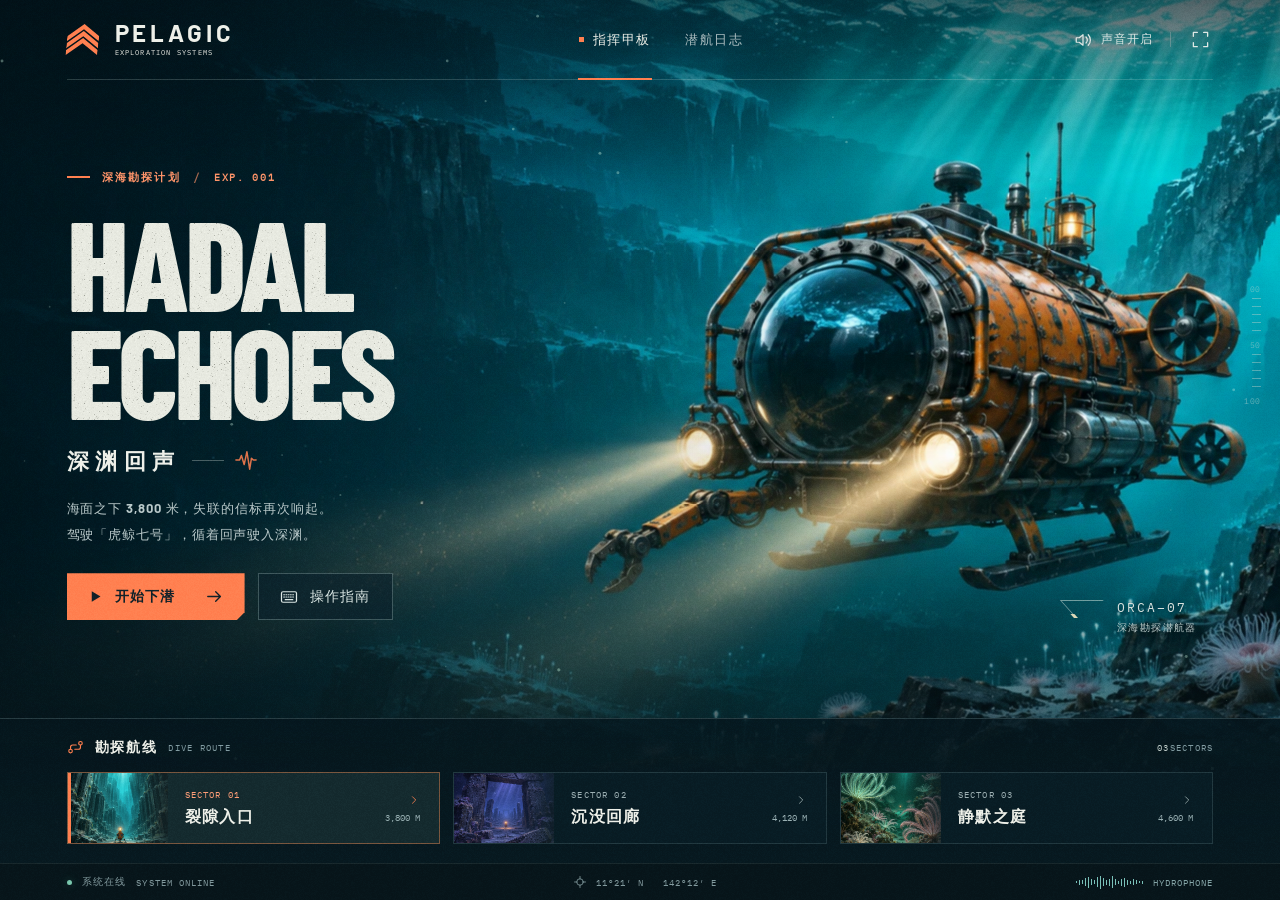
==== site/abyssal/index.html @ ed1002a0 "Stage Demo publication files (1/14)" ====
<!doctype html>
<html lang="zh-CN">
  <head>
    <meta charset="utf-8" />
    <meta name="viewport" content="width=device-width,initial-scale=1,viewport-fit=cover" />
    <meta name="theme-color" content="#06161c" />
    <meta
      name="description"
      content="深渊回声是一款可直接在浏览器中游玩的深海勘探游戏。驾驶虎鲸七号，穿越三个航区，循着声呐寻找失落的信标。"
    />
    <title>HADAL ECHOES · 深渊回声</title>
    <link rel="icon" href="assets/mark.svg" type="image/svg+xml" />
    <link rel="preload" as="image" href="assets/trench.webp" />

    <link rel="stylesheet" href="style.css" />
    <script defer src="icons.js"></script>
    <script defer src="audio.js"></script>
    <script defer src="engine/three.min.js"></script>
    <script defer src="engine/surfaces.js"></script>
    <script defer src="engine/world.js"></script>
    <script defer src="engine/vessel.js"></script>
    <script defer src="engine/whale.js"></script>
    <script defer src="engine/renderer.js"></script>
    <script defer src="game.js"></script>
    <script defer src="app.js"></script>
  </head>
  <body>
    <div id="shell">
      <div id="hangar">
        <div class="hero-art" aria-hidden="true"></div>
        <div class="hero-shade" aria-hidden="true"></div>
        <canvas id="plankton" aria-hidden="true"></canvas>
        <header class="topbar">
          <div class="brand" aria-label="Pelagic 深海勘探局">
            <span class="brand-mark" aria-hidden="true"><i></i><i></i><i></i></span
            ><span class="brand-type">PELAGIC<small>EXPLORATION SYSTEMS</small></span>
          </div>
          <nav aria-label="主导航">
            <button class="nav-on" id="nav-deck">指挥甲板</button
            ><button id="nav-log">潜航日志<span id="log-dot"></span></button>
          </nav>
          <div class="top-tools">
            <button id="sound" class="tool-btn" title="切换声音" aria-label="开启声音">
              <i data-icon="sound-off"></i><span>声音关闭</span></button
            ><span class="tool-divider"></span
            ><button id="fullscreen" class="square-tool" aria-label="进入全屏" title="全屏">
              <i data-icon="expand"></i>
            </button>
          </div>
        </header>
        <main class="hero">
          <div class="hero-copy">
            <div class="eyebrow">
              <span class="live-stroke"></span>深海勘探计划<span class="small-slash">/</span
              ><span class="mono">EXP. 001</span>
            </div>
            <h1 aria-label="Hadal Echoes"><span>HADAL</span><span>ECHOES</span></h1>
            <div class="zh-title">
              <span>深渊回声</span><span class="zh-rule"></span><i data-icon="wave"></i>
            </div>
            <p class="premise">
              海面之下 3,800 米，失联的信标再次响起。<br />驾驶「虎鲸七号」，循着回声驶入深渊。
            </p>
            <div class="cta-row">
              <button class="primary" id="launch">
                <i data-icon="play"></i><span id="launch-text">开始下潜</span
                ><i data-icon="arrow-right"></i></button
              ><button class="secondary" id="help"><i data-icon="keyboard"></i>操作指南</button>
            </div>
          </div>
          <div class="depth-scale" aria-hidden="true">
            <span>00</span><em></em><span>50</span><em></em><span>100</span>
          </div>
          <div class="vessel-tag" aria-hidden="true">
            <div class="tag-pointer"></div>
            <div><b>ORCA–07</b><small>深海勘探潜航器</small></div>
          </div>
        </main>
        <section class="route-deck" aria-labelledby="route-title">
          <div class="route-heading">
            <div>
              <i data-icon="route"></i>
              <h2 id="route-title">勘探航线</h2>
              <span class="mono">DIVE ROUTE</span>
            </div>
            <div class="route-count mono"><b>03</b> SECTORS</div>
          </div>
          <div class="route-grid" id="route-grid"></div>
        </section>
        <footer class="statusbar">
          <span class="system"><i></i>系统在线<span class="mono">SYSTEM ONLINE</span></span
          ><span class="coordinates mono"><i data-icon="crosshair"></i>11°21′ N &nbsp; 142°12′ E</span
          ><span class="hydrophone"
            ><span id="wave-bars" aria-hidden="true"></span><span class="mono">HYDROPHONE</span></span
          >
        </footer>
      </div>
      <section id="dive" aria-label="驾驶舱" hidden>
        <div id="world"></div>
        <div id="hud">
          <div class="hud-top">
            <div class="hud-location">
              <div class="tiny orange"><i class="signal-dot"></i> LIVE FEED &nbsp;/&nbsp; ORCA–07</div>
              <h2 id="hud-sector">裂隙入口</h2>
              <div class="tiny" id="hud-zone">SECTOR 01</div>
            </div>
            <div class="compass">
              <div class="compass-value mono" id="heading">000° N</div>
              <div class="compass-track" id="compass-track"></div>
              <i></i>
            </div>
            <div class="hud-actions">
              <button class="hud-tool" id="hud-sound" aria-label="切换声音">
                <i data-icon="sound-off"></i></button
              ><button class="hud-tool" id="pause" aria-label="暂停游戏">
                <i data-icon="pause"></i>
              </button>
            </div>
          </div>
          <div class="signal-marker" hidden id="marker">
            <div class="marker-shape"><i></i></div>
            <span class="mono" id="marker-range"></span>
          </div>
          <div class="hud-message" id="hud-message" role="status"></div>
          <div class="mission-hud">
            <div class="tiny">
              <i class="signal-dot"></i> MISSION <span id="beacon-count">00 / 03</span>
            </div>
            <b id="mission-title">定位声学信标</b><small id="mission-tip">按空格发射声呐</small>
            <div class="mission-progress"><i></i><i></i><i></i></div>
          </div>
          <div class="sonar-scope" aria-label="声呐方位仪">
            <canvas id="scope" width="224" height="224"></canvas><small class="mono">ACTIVE SONAR</small>
          </div>
          <div class="telemetry">
            <div>
              <span class="tiny">DEPTH / 深度</span
              ><strong><span id="hud-depth">3,800</span> <small>M</small></strong>
            </div>
            <div>
              <span class="tiny">SPEED / 航速</span
              ><strong><span id="hud-speed">0.0</span> <small>M/S</small></strong>
            </div>
          </div>
          <div id="action-hint" class="action-hint"></div>
          <div class="flight-controls">
            <span><kbd>W</kbd><kbd>A</kbd><kbd>S</kbd><kbd>D</kbd> 驾驶</span
            ><span><kbd>R</kbd><kbd>F</kbd> 升降</span><span><kbd>SHIFT</kbd> 加速</span
            ><button id="flight-help" aria-label="打开操作指南"><i data-icon="keyboard"></i></button>
          </div>
          <div class="touch-controls">
            <div class="dpad">
              <button data-action="forward" aria-label="前进">↑</button
              ><button data-action="left" aria-label="左转">←</button
              ><button data-action="back" aria-label="后退">↓</button
              ><button data-action="right" aria-label="右转">→</button>
            </div>
            <div class="vertical-pad">
              <button data-action="rise" aria-label="上浮">浮</button
              ><button data-action="dive" aria-label="下潜">潜</button
              ><button data-action="boost" aria-label="加速">速</button>
            </div>
          </div>
        </div>
      </section>
      <dialog id="panel" aria-labelledby="panel-title"><div id="panel-inner"></div></dialog>
      <div id="curtain" aria-hidden="true">
        <span class="descent-icon" data-icon="depth"></span><span>正在下潜</span
        ><small>DESCENDING</small>
      </div>
    </div>
  </body>
</html>
---- site/abyssal/style.css ----
@font-face {
  font-family: Display;
  src: url(assets/display.ttf) format('truetype');
  font-style: normal;
  font-weight: 800;
  font-display: swap;
}
@font-face {
  font-family: Instrument;
  src: url(assets/mono.ttf) format('truetype');
  font-style: normal;
  font-weight: 400;
  font-display: swap;
}
@font-face {
  font-family: Barlow;
  src: url(assets/barlow.ttf) format('truetype');
  font-weight: 700;
  font-display: swap;
}
:root {
  color-scheme: dark;
  --paper: #eef0e9;
  --orange: #ff8050;
  --aqua: #8ed2c9;
  --muted: #9aaeb1;
  --ink: #06151b;
  --line: rgba(166, 201, 201, 0.2);
  --gutter: clamp(24px, 5.2vw, 88px);
  --mono: Instrument, Consolas, monospace;
  --sans: Barlow, 'Microsoft YaHei', 'PingFang SC', 'Noto Sans CJK SC', sans-serif;
}
* {
  box-sizing: border-box;
}
body {
  margin: 0;
  background: var(--ink);
  color: var(--paper);
  font-family: var(--sans);
  -webkit-font-smoothing: antialiased;
}
button {
  border: 0;
  background: none;
  color: inherit;
  font: inherit;
  cursor: pointer;
  touch-action: manipulation;
}
button:focus-visible {
  outline: 2px solid var(--orange);
  outline-offset: 4px;
}
button:disabled {
  cursor: default;
}
button svg,
i svg,
span[data-icon] svg {
  width: 1em;
  height: 1em;
  display: block;
  flex-shrink: 0;
}
i[data-icon] {
  display: inline-flex;
  font-style: normal;
  flex: none;
}
.mono,
.tiny,
.eyebrow {
  font-family: var(--mono);
}
[hidden] {
  display: none !important;
}
#shell {
  position: relative;
  isolation: isolate;
  min-height: 100svh;
}
#hangar {
  min-height: 100svh;
  position: relative;
  isolation: isolate;
  overflow: hidden;
  display: flex;
  flex-direction: column;
}
#hangar::after {
  content: '';
  pointer-events: none;
  position: absolute;
  inset: 0;
  z-index: 2;
  opacity: 0.065;
  background-image: url(assets/grain.png);
  mix-blend-mode: soft-light;
}
.hero-art,
.hero-shade,
#plankton {
  position: absolute;
  inset: 0 0 64px;
  width: 100%;
  height: calc(100% - 64px);
  z-index: -3;
  pointer-events: none;
}
.hero-art {
  background: #06232d url(assets/trench.webp) 55% 47% / cover no-repeat;
  transform: scale(1.013) translate(var(--px, 0px), var(--py, 0px));
  transition: transform 1.6s ease-out;
  will-change: transform;
}
.hero-shade {
  z-index: -2;
  background:
    linear-gradient(90deg, rgba(2, 15, 20, 0.57), rgba(4, 19, 25, 0.14) 42%, transparent 67%),
    linear-gradient(
      180deg,
      rgba(3, 17, 23, 0.66),
      rgba(3, 17, 23, 0.02) 21%,
      transparent 63%,
      #07181e 100%
    );
}
#plankton {
  z-index: -1;
}
.topbar {
  height: 80px;
  min-height: 72px;
  display: flex;
  align-items: center;
  justify-content: space-between;
  margin: 0 var(--gutter);
  border-bottom: 1px solid rgba(190, 216, 214, 0.21);
  position: relative;
}
.brand {
  display: flex;
  gap: 13px;
  align-items: center;
}
.brand-mark {
  display: block;
  position: relative;
  width: 35px;
  height: 32px;
  overflow: hidden;
  transform: skew(-6deg);
}
.brand-mark i {
  position: absolute;
  width: 32px;
  height: 21px;
  left: 0;
  background: var(--orange);
  clip-path: polygon(50% 0, 100% 58%, 100% 82%, 50% 25%, 0 82%, 0 58%);
}
.brand-mark i:nth-child(1) {
  top: 1px;
}
.brand-mark i:nth-child(2) {
  top: 8px;
}
.brand-mark i:nth-child(3) {
  top: 15px;
}
.brand-type {
  font-family: Barlow, sans-serif;
  letter-spacing: 0.16em;
  font-size: 24px;
  line-height: 0.88;
  font-weight: 700;
}
.brand-type small {
  display: block;
  font-family: var(--mono);
  font-weight: 400;
  font-size: 7px;
  letter-spacing: 0.17em;
  margin-top: 7px;
}
.topbar nav {
  align-self: stretch;
  display: flex;
  gap: 32px;
  margin-left: 14px;
}
.topbar nav button {
  padding: 0 1px;
  font-size: 13px;
  letter-spacing: 0.12em;
  position: relative;
  color: #aebfc2;
}
.topbar nav button:hover,
.topbar nav .nav-on {
  color: var(--paper);
}
.topbar nav .nav-on:before {
  content: '';
  width: 5px;
  height: 5px;
  display: inline-block;
  background: var(--orange);
  margin: 0 9px 2px 0;
}
.topbar nav .nav-on:after {
  content: '';
  height: 2px;
  position: absolute;
  bottom: -1px;
  left: 0;
  right: 0;
  background: var(--orange);
}
.top-tools {
  display: flex;
  align-items: center;
  gap: 17px;
}
.tool-btn,
.square-tool {
  display: flex;
  align-items: center;
  justify-content: center;
  color: #e0e8e5;
  padding: 8px 0;
}
.tool-btn {
  gap: 9px;
  font-size: 12px;
  letter-spacing: 0.1em;
}
.square-tool {
  width: 25px;
  font-size: 19px;
}
.tool-btn i {
  font-size: 18px;
}
.tool-divider {
  height: 15px;
  width: 1px;
  background: #94a6a680;
}
.tool-btn:hover,
.square-tool:hover {
  color: var(--orange);
}
#log-dot.has-log {
  width: 4px;
  height: 4px;
  border-radius: 50%;
  background: var(--aqua);
  position: absolute;
  top: 31%;
  right: -7px;
}
.hero {
  position: relative;
  flex: 1;
  min-height: 550px;
  display: flex;
  align-items: center;
  padding: 45px var(--gutter) 53px;
}
.hero-copy {
  position: relative;
  z-index: 1;
}
.eyebrow {
  display: flex;
  align-items: center;
  gap: 12px;
  font-family: var(--sans);
  font-weight: 600;
  font-size: 11px;
  letter-spacing: 0.2em;
  color: #ff956a;
}
.eyebrow .mono {
  font-size: 10px;
  letter-spacing: 0.17em;
}
.small-slash {
  opacity: 0.65;
  font-family: var(--mono);
}
.live-stroke {
  display: inline-block;
  width: 23px;
  height: 2px;
  background: var(--orange);
}
h1 {
  font-family: Display, Impact, 'Arial Narrow', sans-serif;
  font-weight: 800;
  line-height: 0.795;
  letter-spacing: -0.035em;
  font-size: clamp(106px, min(10vw, 15.4vh), 174px);
  margin: 26px 0 19px;
  color: var(--paper);
  width: fit-content;
}
h1 span {
  display: block;
  width: fit-content;
  padding-right: 0.035em;
  padding-bottom: 0.05em;
  background: var(--paper) url(assets/type-grain.png) repeat;
  background-size: 160px 160px;
  background-clip: text;
  -webkit-background-clip: text;
  color: transparent;
}
.zh-title {
  display: flex;
  align-items: center;
  gap: 11px;
  font-size: clamp(20px, 1.7vw, 28px);
  font-weight: 650;
  letter-spacing: 0.3em;
  line-height: 1.3;
}
.zh-rule {
  background: #a9b9b76b;
  width: 32px;
  height: 1px;
}
.zh-title i {
  font-size: 22px;
  color: var(--orange);
  opacity: 0.87;
}
.premise {
  font-size: clamp(13px, 0.98vw, 15px);
  line-height: 1.95;
  letter-spacing: 0.07em;
  color: #b9c9ca;
  font-weight: 400;
  margin: 22px 0 26px;
}
.cta-row {
  display: flex;
  gap: 13px;
  align-items: center;
}
.primary,
.secondary {
  display: inline-flex;
  align-items: center;
  justify-content: center;
  gap: 12px;
  min-height: 47px;
  padding: 0 21px;
  font-size: 14px;
  font-weight: 650;
  letter-spacing: 0.09em;
  transition:
    background 0.16s ease,
    transform 0.16s ease,
    color 0.16s ease;
}
.primary {
  background: var(--orange);
  color: #102028;
  clip-path: polygon(0 0, 100% 0, 100% calc(100% - 8px), calc(100% - 8px) 100%, 0 100%);
}
.primary:hover {
  background: #ff9b72;
  transform: translateY(-2px);
}
.primary i {
  font-size: 15px;
}
.primary i:last-child:not(:first-child) {
  margin-left: 17px;
  font-size: 19px;
}
.primary:focus-visible {
  box-shadow: inset 0 0 0 3px white;
}
.secondary {
  background: #0a212bb3;
  border: 1px solid #abc6c352;
  color: #dce8e5;
  font-weight: 500;
}
.secondary:hover {
  background: #18343e;
  color: white;
}
.secondary i {
  font-size: 18px;
}
.depth-scale {
  position: absolute;
  right: 1.5%;
  top: 32%;
  display: flex;
  flex-direction: column;
  align-items: flex-end;
  gap: 4px;
  color: #a6cdca90;
}
.depth-scale span {
  font: 8px var(--mono);
  letter-spacing: 0.07em;
}
.depth-scale em {
  width: 9px;
  height: 38px;
  background: repeating-linear-gradient(180deg, #bfd3cc70 0 1px, transparent 1px 8px);
}
.vessel-tag {
  position: absolute;
  right: 6.5%;
  bottom: 13%;
  display: flex;
  align-items: flex-start;
  gap: 7px;
  text-shadow: 0 1px 8px #07151a;
  color: #d9e2de;
}
.vessel-tag b {
  font: 13px var(--mono);
  letter-spacing: 0.15em;
}
.vessel-tag small {
  display: block;
  font-size: 10px;
  letter-spacing: 0.14em;
  color: #bccdcc;
  margin-top: 5px;
}
.tag-pointer {
  width: 43px;
  height: 16px;
  border-top: 1px solid #d4e6df86;
  transform: skew(42deg);
  border-left: 1px solid #d4e6df86;
  margin: 4px 0 0 -8px;
}
.tag-pointer:after {
  content: '';
  position: absolute;
  bottom: -2px;
  left: -3px;
  width: 4px;
  height: 4px;
  background: #ddd8b7;
}
.route-deck {
  padding: 19px var(--gutter) 19px;
  background: linear-gradient(180deg, rgba(5, 22, 29, 0.8), #071920);
  border-top: 1px solid var(--line);
  position: relative;
}
.route-heading,
.route-heading > div {
  display: flex;
  align-items: center;
}
.route-heading {
  justify-content: space-between;
  margin-bottom: 15px;
}
.route-heading > div:first-child {
  gap: 11px;
}
.route-heading i {
  color: var(--orange);
  font-size: 17px;
}
.route-heading h2 {
  font-size: 14px;
  margin: 0;
  letter-spacing: 0.12em;
  font-weight: 650;
}
.route-heading .mono {
  font-size: 9px;
  color: #829ca2;
  letter-spacing: 0.14em;
}
.route-count b {
  color: #c3d0cc;
  font-weight: 400;
}
.route-grid {
  display: grid;
  grid-template-columns: repeat(3, 1fr);
  gap: 13px;
}
.route-card {
  height: 72px;
  border: 1px solid #a1c9cd29;
  background: rgba(9, 29, 37, 0.87);
  position: relative;
  display: flex;
  align-items: center;
  text-align: left;
  padding: 0 19px 0 0;
  overflow: hidden;
  transition:
    background 0.2s,
    border-color 0.2s;
}
.route-card:hover {
  background: #13343b;
  border-color: #779d9d;
}
.route-card.active {
  border-color: #b6724a9e;
  background: #142a2e;
}
.route-card.active:before {
  content: '';
  position: absolute;
  top: 0;
  bottom: 0;
  left: 0;
  width: 3px;
  background: var(--orange);
  z-index: 1;
}
.route-image {
  width: 100px;
  align-self: stretch;
  flex-shrink: 0;
  position: relative;
  margin-right: 17px;
  background-size: cover;
  background-position: 50% 55%;
  filter: saturate(0.8);
}
.route-image:after {
  content: '';
  position: absolute;
  inset: 0;
  background: linear-gradient(90deg, transparent 65%, #0c2329b8);
}
.route-card.active .route-image:after {
  background: linear-gradient(90deg, transparent 65%, #142a2eb8);
}
.route-info {
  display: block;
  min-width: 0;
}
.route-number {
  font: 9px var(--mono);
  letter-spacing: 0.13em;
  color: #9db0b3;
  display: block;
  margin-bottom: 6px;
}
.route-card.active .route-number {
  color: #ff9e77;
}
.route-name {
  font-size: 16px;
  letter-spacing: 0.09em;
  font-weight: 600;
  white-space: nowrap;
}
.route-end {
  margin-left: auto;
  display: flex;
  flex-direction: column;
  align-items: flex-end;
  justify-content: center;
  gap: 6px;
}
.route-end i {
  font-size: 12px;
  color: #9dafaf;
}
.route-depth {
  color: #9ab1b4;
  font: 9px var(--mono);
  white-space: nowrap;
}
.active .route-end i {
  color: var(--orange);
}
.statusbar {
  padding: 0 var(--gutter);
  min-height: 37px;
  display: flex;
  align-items: center;
  justify-content: space-between;
  border-top: 1px solid #aac4c51b;
  background: #07151a;
  color: #81999d;
}
.statusbar > span {
  display: flex;
  align-items: center;
  gap: 10px;
}
.statusbar .mono {
  font-size: 9px;
  letter-spacing: 0.12em;
}
.system {
  font-size: 10px;
  letter-spacing: 0.12em;
}
.system i,
.signal-dot {
  display: inline-block;
  width: 5px;
  height: 5px;
  background: #7ac8ae;
  border-radius: 50%;
  box-shadow: 0 0 8px #61e2b74d;
}
.coordinates i {
  font-size: 12px;
}
.hydrophone {
  color: #86a6a8;
}
#wave-bars {
  height: 14px;
  display: inline-flex;
  align-items: center;
  gap: 2px;
}
#wave-bars i {
  width: 1px;
  min-height: 2px;
  background: #7ac1b9;
  animation: wave 2.7s alternate ease-in-out infinite;
}
@keyframes wave {
  to {
    transform: scaleY(0.38);
  }
}
#panel {
  padding: 0;
  background: #0b2028;
  color: var(--paper);
  border: 1px solid #819f9f66;
  width: min(540px, calc(100vw - 32px));
  max-height: min(85svh, 780px);
  overflow: auto;
  box-shadow: 0 24px 120px #0008;
}
#panel::backdrop {
  background: #001017ae;
  backdrop-filter: blur(7px);
}
#panel[open] {
  animation: panelin 0.22s ease-out;
}
@keyframes panelin {
  from {
    opacity: 0;
    transform: translateY(8px);
  }
}
.panel-body {
  padding: 32px;
}
.panel-head {
  display: flex;
  align-items: center;
  justify-content: space-between;
  gap: 12px;
  margin-bottom: 20px;
}
.kicker,
.tiny {
  color: #99b6b8;
  letter-spacing: 0.16em;
  font: 10px var(--mono);
}
.kicker {
  color: var(--orange);
  font: 10px var(--mono);
  letter-spacing: 0.15em;
}
.panel-close {
  display: grid;
  place-items: center;
  width: 27px;
  height: 27px;
  font-size: 17px;
  opacity: 0.8;
}
.panel-close:hover {
  background: #23424a;
}
.panel-body h2 {
  font-size: 28px;
  line-height: 1.3;
  margin: 0 0 10px;
  letter-spacing: 0.08em;
}
.panel-body p {
  font-weight: 400;
  font-size: 14px;
  color: #b3c8c9;
  line-height: 1.9;
  margin: 10px 0 20px;
}
.panel-body .primary,
.panel-body .secondary {
  font-size: 13px;
  min-height: 42px;
}
.panel-foot {
  display: flex;
  gap: 10px;
  align-items: center;
  justify-content: flex-end;
  margin-top: 22px;
}
.control-rows {
  border-top: 1px solid var(--line);
  margin-top: 20px;
}
.control-row,
.log-row {
  display: flex;
  align-items: center;
  justify-content: space-between;
  border-bottom: 1px solid var(--line);
  min-height: 44px;
  font-size: 13px;
  gap: 8px;
}
.control-row span:first-child {
  color: #c3d2d0;
}
kbd {
  display: inline-block;
  text-align: center;
  min-width: 23px;
  padding: 3px 5px;
  color: #c4d4d3;
  background: #50656922;
  border: 1px solid #75909167;
  border-radius: 3px;
  font: 10px var(--mono);
  line-height: 1.2;
  margin: 0 2px;
}
.sector-image {
  width: 100%;
  height: 176px;
  background-size: cover;
  background-position: center 53%;
  position: relative;
}
.sector-image .panel-close {
  position: absolute;
  top: 14px;
  right: 14px;
  background: #061d25e0;
}
.sector-facts {
  display: grid;
  grid-template-columns: 1fr 1fr;
  border-top: 1px solid var(--line);
  border-bottom: 1px solid var(--line);
  padding: 15px 0;
  gap: 19px;
}
.sector-facts b {
  display: block;
  font: 16px var(--mono);
  margin-top: 6px;
}
.panel-button {
  display: flex;
  width: 100%;
  align-items: center;
  justify-content: space-between;
  padding: 13px 0;
  border-bottom: 1px solid var(--line);
  font-size: 14px;
}
.panel-button:hover {
  color: var(--orange);
}
.log-list {
  display: flex;
  flex-direction: column;
  margin-top: 12px;
  max-height: 39vh;
  overflow: auto;
}
.log-row {
  font-size: 12px;
  line-height: 1.5;
  padding: 10px 0;
}
.log-row > span {
  display: flex;
  align-items: center;
  gap: 8px;
}
.log-row small {
  font: 9px var(--mono);
  color: #91acad;
}
.log-row i {
  color: var(--aqua);
}
.log-empty {
  padding: 24px 16px;
  border: 1px dashed #617c7c7a;
  color: #b4c6c6;
  display: grid;
  gap: 8px;
  justify-items: center;
  font-size: 13px;
}
.log-empty i {
  color: var(--orange);
  font-size: 25px;
}
.after-action {
  height: 130px;
  background:
    linear-gradient(0deg, #0b2028, transparent 40%),
    url(assets/sector-3.webp) center 52% / cover;
  display: flex;
  align-items: center;
  justify-content: center;
}
.after-action i {
  background: #0e2d32b8;
  border-radius: 100%;
  border: 1px solid #90ccbb;
  width: 56px;
  height: 56px;
  align-items: center;
  justify-content: center;
  color: #a9e6d5;
  font-size: 29px;
}
#curtain {
  position: fixed;
  inset: 0;
  background: #06181f;
  z-index: 12;
  display: flex;
  flex-direction: column;
  align-items: center;
  justify-content: center;
  gap: 13px;
  visibility: hidden;
  opacity: 0;
  pointer-events: none;
  transition: opacity 0.3s;
}
.transitioning #curtain {
  visibility: visible;
  opacity: 1;
  pointer-events: all;
}
#curtain > span:nth-child(2) {
  letter-spacing: 0.32em;
  font-size: 17px;
}
#curtain small {
  font: 9px var(--mono);
  letter-spacing: 0.25em;
  color: var(--aqua);
}
.descent-icon {
  font-size: 36px;
  color: var(--orange);
}
#dive {
  height: 100svh;
  width: 100%;
  position: relative;
  overflow: hidden;
  background: #041e28;
}
#world,
#hud {
  position: absolute;
  inset: 0;
}
#world canvas {
  display: block;
  width: 100%;
  height: 100%;
}
#hud {
  pointer-events: none;
  background: linear-gradient(180deg, #01121a55, transparent 17%, transparent 70%, #01121a70);
  font-weight: 400;
}
#hud button {
  pointer-events: auto;
}
.hud-top {
  display: flex;
  justify-content: space-between;
  align-items: flex-start;
  padding: 26px 32px;
}
.hud-location h2 {
  margin: 8px 0 3px;
  font-size: 24px;
  letter-spacing: 0.12em;
}
.tiny {
  font-size: 9px;
  letter-spacing: 0.13em;
}
.orange {
  color: var(--orange);
}
.hud-actions {
  display: flex;
  gap: 8px;
}
.hud-tool {
  width: 38px;
  height: 36px;
  background: #08232c99;
  border: 1px solid #a8c5c844;
  display: grid;
  place-items: center;
}
.hud-tool i {
  font-size: 16px;
}
.compass {
  width: 230px;
  position: absolute;
  top: 22px;
  left: 50%;
  transform: translateX(-50%);
  text-align: center;
  overflow: hidden;
}
.compass-value {
  font-size: 13px;
  letter-spacing: 0.15em;
}
.compass-track {
  margin-top: 6px;
  height: 12px;
  background: repeating-linear-gradient(90deg, #c5d8d4ae 0 1px, transparent 1px 10px);
  mask-image: linear-gradient(90deg, transparent, black 25%, black 75%, transparent);
}
.compass > i {
  display: block;
  margin: 0 auto;
  width: 0;
  height: 0;
  border-left: 4px solid transparent;
  border-right: 4px solid transparent;
  border-bottom: 6px solid var(--orange);
}
.hud-message {
  position: absolute;
  top: 17%;
  left: 50%;
  transform: translateX(-50%);
  background: #071d28bd;
  color: #cfebe7;
  font-size: 13px;
  letter-spacing: 0.09em;
  padding: 9px 17px;
  text-align: center;
  opacity: 0;
  transition: opacity 0.4s;
}
.hud-message.show {
  opacity: 1;
}
.signal-marker {
  position: absolute;
  left: 50%;
  top: 45%;
  transform: translate(-50%, -50%);
  text-align: center;
  color: #aff0da;
  filter: drop-shadow(0 1px 4px #062129);
  transition: opacity 0.15s;
}
.marker-shape {
  width: 20px;
  height: 20px;
  border: 1px solid #abe6cbd9;
  transform: rotate(45deg);
  margin: 0 auto 8px;
  display: grid;
  place-items: center;
}
.marker-shape i {
  width: 4px;
  height: 4px;
  background: var(--orange);
}
.signal-marker span {
  font-size: 10px;
  letter-spacing: 0.08em;
}
.mission-hud,
.telemetry {
  position: absolute;
  bottom: 68px;
  background: #041e27a8;
  border-left: 2px solid #88c1b9;
  padding: 13px 16px;
  backdrop-filter: blur(3px);
}
.mission-hud {
  left: 32px;
  min-width: 180px;
}
.mission-hud .tiny {
  display: flex;
  align-items: center;
  gap: 7px;
}
.mission-hud .tiny span {
  margin-left: auto;
  color: #cbdcd9;
}
.mission-hud b {
  display: block;
  font-size: 16px;
  letter-spacing: 0.07em;
  margin: 7px 0 4px;
}
.mission-hud small {
  font-size: 11px;
  color: #bfd2d2;
}
.mission-progress {
  margin-top: 10px;
  display: flex;
  gap: 4px;
}
.mission-progress i {
  width: 24px;
  height: 2px;
  background: #a6c6c64a;
}
.mission-progress i.done {
  background: var(--orange);
}
.telemetry {
  right: 32px;
  display: flex;
  border-left: 0;
  border-right: 2px solid #88c1b9;
  gap: 24px;
}
.telemetry strong {
  display: block;
  font: 30px Display;
  margin-top: 4px;
}
.telemetry strong small {
  font: 10px var(--mono);
  color: var(--aqua);
}
.telemetry .tiny {
  display: block;
}
.flight-controls,
.action-hint {
  position: absolute;
  left: 50%;
  transform: translateX(-50%);
  display: flex;
  align-items: center;
  justify-content: center;
  gap: 16px;
  white-space: nowrap;
}
.flight-controls {
  bottom: 16px;
  font-size: 10px;
  color: #acbfc1;
}
.flight-controls button {
  display: grid;
  place-items: center;
  font-size: 16px;
  color: #d5e2e1;
}
.action-hint {
  bottom: 72px;
}
.action-hint button {
  display: flex;
  align-items: center;
  justify-content: center;
  gap: 9px;
  font-size: 12px;
  letter-spacing: 0.06em;
  border: 1px solid #a6cfc85e;
  padding: 9px 13px;
  background: #08262fbc;
}
.action-hint button.near {
  color: #142325;
  background: var(--orange);
  border-color: var(--orange);
}
.action-hint .near kbd {
  color: #172c33;
  border-color: #324d5277;
}
.action-hint button:disabled {
  color: #94aaa9;
}
.touch-controls {
  display: none;
}
@media (min-aspect-ratio: 2/1) and (min-width: 1000px) {
  .hero-art {
    background-position: 58% 50%;
  }
  .hero {
    min-height: 420px;
  }
  .topbar {
    height: 65px;
    min-height: 65px;
  }
  h1 {
    font-size: 95px;
  }
  .hero {
    padding-top: 25px;
    padding-bottom: 27px;
  }
  .route-card {
    height: 60px;
  }
}
@media (min-width: 1800px) {
  .hero {
    min-height: 610px;
  }
  .route-card {
    height: 90px;
  }
  .route-deck {
    padding-top: 26px;
    padding-bottom: 26px;
  }
}
@media (max-width: 1050px) {
  :root {
    --gutter: 4.3vw;
  }
  .route-image {
    width: 78px;
    margin-right: 12px;
  }
  .route-card {
    padding-right: 13px;
  }
  .hero {
    min-height: 510px;
  }
  .hero-art {
    background-position: 58% center;
  }
  .vessel-tag {
    right: 7%;
    bottom: 8%;
  }
  .route-depth {
    font-size: 8px;
  }
  .topbar {
    height: 70px;
    min-height: 70px;
  }
  .hero-shade {
    background:
      linear-gradient(90deg, #02131ac2, transparent 68%),
      linear-gradient(0deg, #07181e, transparent 38%, transparent 76%, #02151c70);
  }
}
@media (max-width: 720px) {
  :root {
    --gutter: 21px;
  }
  .topbar {
    height: 65px;
    min-height: 65px;
  }
  .brand {
    gap: 8px;
  }
  .brand-mark {
    transform: scale(0.78);
    transform-origin: left center;
    width: 29px;
  }
  .brand-type {
    font-size: 20px;
  }
  .brand-type small {
    font-size: 5.6px;
  }
  .top-tools {
    gap: 9px;
  }
  .topbar nav {
    gap: 16px;
    margin-left: 0;
  }
  .topbar nav button {
    font-size: 11px;
    letter-spacing: 0.02em;
  }
  .topbar nav .nav-on:before {
    display: none;
  }
  .tool-btn span,
  .tool-divider {
    display: none;
  }
  .hero {
    min-height: 485px;
    padding: 46px var(--gutter) 32px;
  }
  .hero-art {
    background-position: 67% center;
    inset: 0;
    height: calc(100% - 65px);
  }
  .hero-shade {
    background:
      linear-gradient(90deg, #051922a8, transparent 85%),
      linear-gradient(0deg, #07181e 2%, #05181c91 25%, transparent 72%, #00161e6b);
  }
  .hero-copy {
    align-self: flex-end;
  }
  h1 {
    font-size: clamp(82px, 14vw, 108px);
    margin-top: 20px;
    margin-bottom: 13px;
  }
  .zh-title {
    font-size: 18px;
  }
  .eyebrow {
    font-size: 9px;
    gap: 8px;
  }
  .eyebrow .mono {
    font-size: 8px;
  }
  .premise {
    font-size: 12px;
    margin: 15px 0 20px;
  }
  .primary,
  .secondary {
    min-height: 42px;
    font-size: 12px;
    padding: 0 15px;
    gap: 9px;
  }
  .primary i:last-child:not(:first-child) {
    margin-left: 5px;
  }
  .vessel-tag {
    display: none;
  }
  .depth-scale {
    right: 12px;
    top: 26%;
  }
  .route-deck {
    padding-top: 15px;
    padding-bottom: 15px;
  }
  .route-heading {
    margin-bottom: 11px;
  }
  .route-heading h2 {
    font-size: 12px;
  }
  .route-heading .mono {
    font-size: 8px;
  }
  .route-grid {
    gap: 7px;
  }
  .route-card {
    height: auto;
    display: flex;
    align-items: flex-start;
    flex-direction: column;
    padding: 0 0 9px;
  }
  .route-image {
    width: 100%;
    height: 55px;
    flex: none;
    margin: 0 0 8px;
    background-position: center 52%;
  }
  .route-card.active:before {
    bottom: auto;
    right: 0;
    width: 100%;
    height: 2px;
  }
  .route-info {
    padding-left: 8px;
  }
  .route-number {
    font-size: 7px;
    margin-bottom: 3px;
  }
  .route-name {
    font-size: 12px;
  }
  .route-end {
    position: absolute;
    right: 7px;
    bottom: 9px;
  }
  .route-depth {
    display: none;
  }
  .route-end i {
    font-size: 10px;
  }
  .statusbar {
    min-height: 31px;
  }
  .statusbar .mono {
    font-size: 7px;
  }
  .statusbar .system {
    font-size: 9px;
  }
  .system .mono,
  .hydrophone .mono {
    display: none;
  }
  .statusbar > span {
    gap: 6px;
  }
  .panel-body {
    padding: 22px;
  }
  .panel-body h2 {
    font-size: 24px;
  }
  .hud-top {
    padding: 18px 16px;
  }
  .hud-location h2 {
    font-size: 18px;
  }
  .hud-actions {
    gap: 4px;
  }
  .hud-tool {
    width: 29px;
    height: 30px;
  }
  .compass {
    width: 110px;
    top: 18px;
  }
  .mission-hud {
    left: 14px;
    bottom: 155px;
    padding: 8px 10px;
    min-width: 136px;
  }
  .telemetry {
    right: 14px;
    bottom: 155px;
    padding: 8px 10px;
    gap: 10px;
  }
  .telemetry strong {
    font-size: 20px;
  }
  .hud-message {
    font-size: 11px;
    top: 18%;
    width: max-content;
    max-width: 86%;
  }
  .mission-hud b {
    font-size: 13px;
  }
  .action-hint {
    bottom: 88px;
  }
  .flight-controls {
    bottom: 15px;
  }
  .depth-scale em {
    height: 24px;
  }
}
@media (pointer: coarse) {
  .touch-controls {
    display: flex;
    position: absolute;
    left: 16px;
    right: 16px;
    bottom: 15px;
    justify-content: space-between;
    align-items: flex-end;
  }
  .touch-controls button {
    background: #0c2836a6;
    border: 1px solid #a3c7c95e;
    user-select: none;
    -webkit-user-select: none;
    touch-action: none;
    width: 40px;
    height: 37px;
    color: #d3e3df;
    display: grid;
    place-items: center;
    font-size: 16px;
  }
  .touch-controls button:active {
    background: #36706de6;
  }
  .dpad {
    display: grid;
    grid-template-columns: repeat(3, 40px);
    gap: 3px;
  }
  .dpad button:first-child {
    grid-column: 2;
  }
  .dpad button:nth-child(2) {
    grid-row: 2;
  }
  .dpad button:nth-child(3) {
    grid-row: 2;
  }
  .dpad button:nth-child(4) {
    grid-row: 2;
  }
  .vertical-pad {
    display: flex;
    gap: 3px;
  }
  .vertical-pad button {
    font-size: 13px;
  }
  .flight-controls {
    display: none;
  }
  .action-hint {
    bottom: 100px;
  }
  .mission-hud,
  .telemetry {
    bottom: 158px;
  }
}
@media (max-width: 380px) {
  .brand-type small {
    display: none;
  }
  .topbar nav {
    gap: 10px;
  }
  .primary,
  .secondary {
    padding: 0 12px;
  }
  .route-heading .mono {
    font-size: 7px;
  }
  .route-image {
    height: 47px;
  }
  .route-grid {
    gap: 4px;
  }
  .route-name {
    font-size: 11px;
  }
}
@media (max-height: 620px) and (min-aspect-ratio: 1.45) {
  .hero {
    min-height: 315px;
    padding-block: 18px;
  }
  .topbar {
    min-height: 51px;
    height: 51px;
  }
  h1 {
    font-size: 67px;
    margin: 12px 0 10px;
  }
  .zh-title {
    font-size: 15px;
  }
  .premise {
    margin: 9px 0 12px;
    line-height: 1.6;
    font-size: 11px;
  }
  .eyebrow {
    font-size: 9px;
  }
  .primary,
  .secondary {
    min-height: 35px;
    font-size: 11px;
  }
  .route-deck {
    padding-block: 10px;
  }
  .route-heading {
    margin-bottom: 8px;
  }
  .route-card {
    height: 51px;
  }
  .statusbar {
    min-height: 24px;
  }
  .mission-hud,
  .telemetry {
    bottom: 100px;
  }
  .action-hint {
    bottom: 35px;
  }
  .hud-location h2 {
    font-size: 16px;
  }
  .hud-top {
    padding: 12px 15px;
  }
  .mission-hud {
    min-width: 150px;
  }
  .hud-message {
    top: 20%;
  }
}
@media (prefers-reduced-motion: reduce) {
  *,
  *::before,
  *::after {
    animation-duration: 0.001ms !important;
    transition-duration: 0.001ms !important;
    scroll-behavior: auto !important;
  }
}
@media (max-width: 720px) {
  .tool-btn,
  .square-tool {
    min-width: 32px;
    min-height: 40px;
  }
  .top-tools {
    gap: 1px;
  }
}
.sonar-scope {
  position: absolute;
  right: 35px;
  bottom: 164px;
  display: flex;
  align-items: center;
  flex-direction: column;
  gap: 2px;
  color: #b5d2cb;
}
.sonar-scope canvas {
  width: 106px;
  height: 106px;
}
.sonar-scope small {
  font-size: 7px;
  letter-spacing: 0.17em;
}
.log-row {
  text-align: left;
  width: 100%;
}
.log-row:hover,
.log-row.is-playing {
  color: var(--orange);
}
.log-row.is-playing i {
  color: var(--orange);
}
@media (max-width: 720px), (pointer: coarse) {
  .sonar-scope {
    right: 14px;
    bottom: 224px;
  }
  .sonar-scope canvas {
    width: 68px;
    height: 68px;
  }
  .sonar-scope small {
    font-size: 6px;
  }
}
@media (max-height: 620px) and (min-aspect-ratio: 1.45) {
  .sonar-scope {
    bottom: 169px;
    right: 16px;
  }
  .sonar-scope canvas {
    width: 59px;
    height: 59px;
  }
}
@media (min-width: 721px) and (max-height: 790px) and (min-height: 621px) {
  .topbar {
    height: 63px;
    min-height: 63px;
  }
  .hero {
    min-height: 420px;
    padding-top: 25px;
    padding-bottom: 28px;
  }
  h1 {
    font-size: clamp(92px, 15vh, 119px);
    margin: 19px 0 15px;
  }
  .premise {
    margin: 15px 0 20px;
  }
  .route-deck {
    padding-top: 14px;
    padding-bottom: 14px;
  }
  .route-heading {
    margin-bottom: 11px;
  }
  .route-card {
    height: 63px;
  }
  .statusbar {
    min-height: 31px;
  }
}
#world::after {
  content: '';
  position: absolute;
  inset: 0;
  pointer-events: none;
  background: radial-gradient(
    ellipse at 50% 43%,
    transparent 37%,
    rgba(0, 16, 25, 0.17) 72%,
    rgba(0, 10, 19, 0.46) 100%
  );
}
.hud-location,
.compass,
.sonar-scope {
  text-shadow: 0 1px 5px #03191e;
}
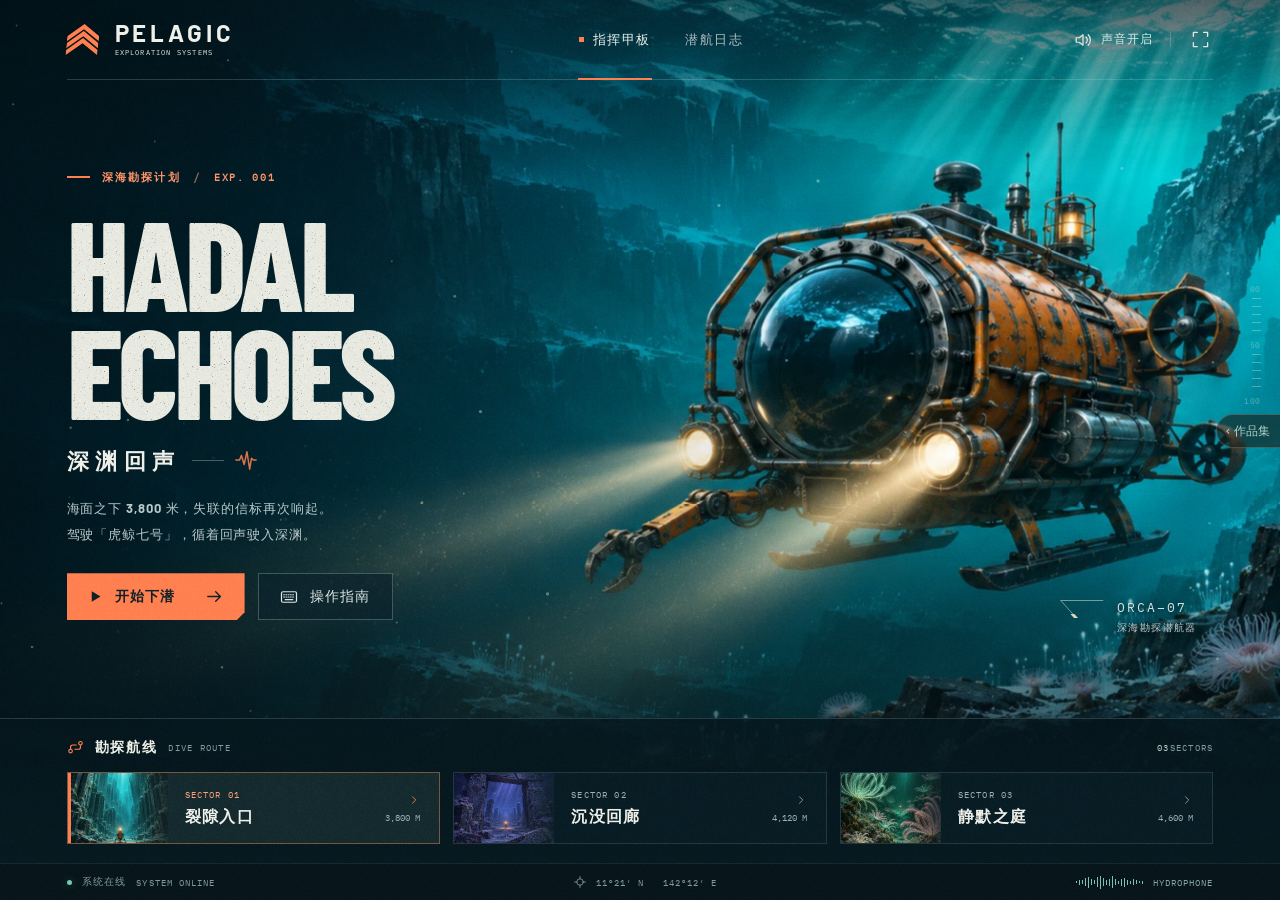
==== commit 6e62b405: "Choreograph the full-screen portfolio opening and project navigation" ====
--- a/site/abyssal/index.html
+++ b/site/abyssal/index.html
@@ -23,7 +23,9 @@
     <script defer src="engine/renderer.js"></script>
     <script defer src="game.js"></script>
     <script defer src="app.js"></script>
-  </head>
+  <link rel="stylesheet" href="../passage.css" data-portfolio-passage>
+<script src="../passage.js"></script>
+</head>
   <body>
     <div id="shell">
       <div id="hangar">
--- a/site/passage.css
+++ b/site/passage.css
@@ -0,0 +1,23 @@
+@view-transition{navigation:auto}
+.portfolio-return{
+  position:fixed;right:0;top:46%;z-index:490;display:inline-flex;align-items:center;
+  gap:6px;padding:9px 10px 9px 8px;border-radius:20px 0 0 20px;border:1px solid #cfbd9f55;border-right:0;
+  background:#17211edb;color:#eee7d5;text-decoration:none;font:500 12px/1.2 system-ui,sans-serif;
+  opacity:.74;transition:opacity .15s
+}
+.portfolio-return:hover,.portfolio-return:focus-visible{opacity:1;color:white}
+.portfolio-return[hidden]{display:none}
+@media(max-width:660px){.portfolio-return{font-size:11px;padding:8px 6px}}
+@media(prefers-reduced-motion:no-preference){
+  ::view-transition-old(root){animation:portfolio-retreat .46s cubic-bezier(.22,.67,.18,1) both}
+  ::view-transition-new(root){animation:portfolio-enter .46s cubic-bezier(.18,.75,.18,1) both}
+  html[data-direction="back"]::view-transition-old(root){z-index:1;animation:portfolio-leave .39s cubic-bezier(.55,.06,.44,1) both}
+  html[data-direction="back"]::view-transition-new(root){animation:portfolio-restore .39s ease-out both}
+  .passage-fallback{animation:portfolio-fallback .28s ease-out}
+}
+@media(prefers-reduced-motion:reduce){::view-transition-group(*),::view-transition-old(*),::view-transition-new(*){animation:none!important}.portfolio-return{transition:none}}
+@keyframes portfolio-enter{from{clip-path:inset(var(--passage-inset,5% 6% 6% 5%) round 9px);opacity:.7}to{clip-path:inset(0 round 0);opacity:1}}
+@keyframes portfolio-leave{from{clip-path:inset(0 round 0);opacity:1}to{clip-path:inset(var(--passage-inset,8% 8% 12% 8%) round 9px);opacity:0}}
+@keyframes portfolio-retreat{to{transform:scale(.982);opacity:.65}}
+@keyframes portfolio-restore{from{transform:scale(.982);opacity:.65}}
+@keyframes portfolio-fallback{from{opacity:.78}to{opacity:1}}
